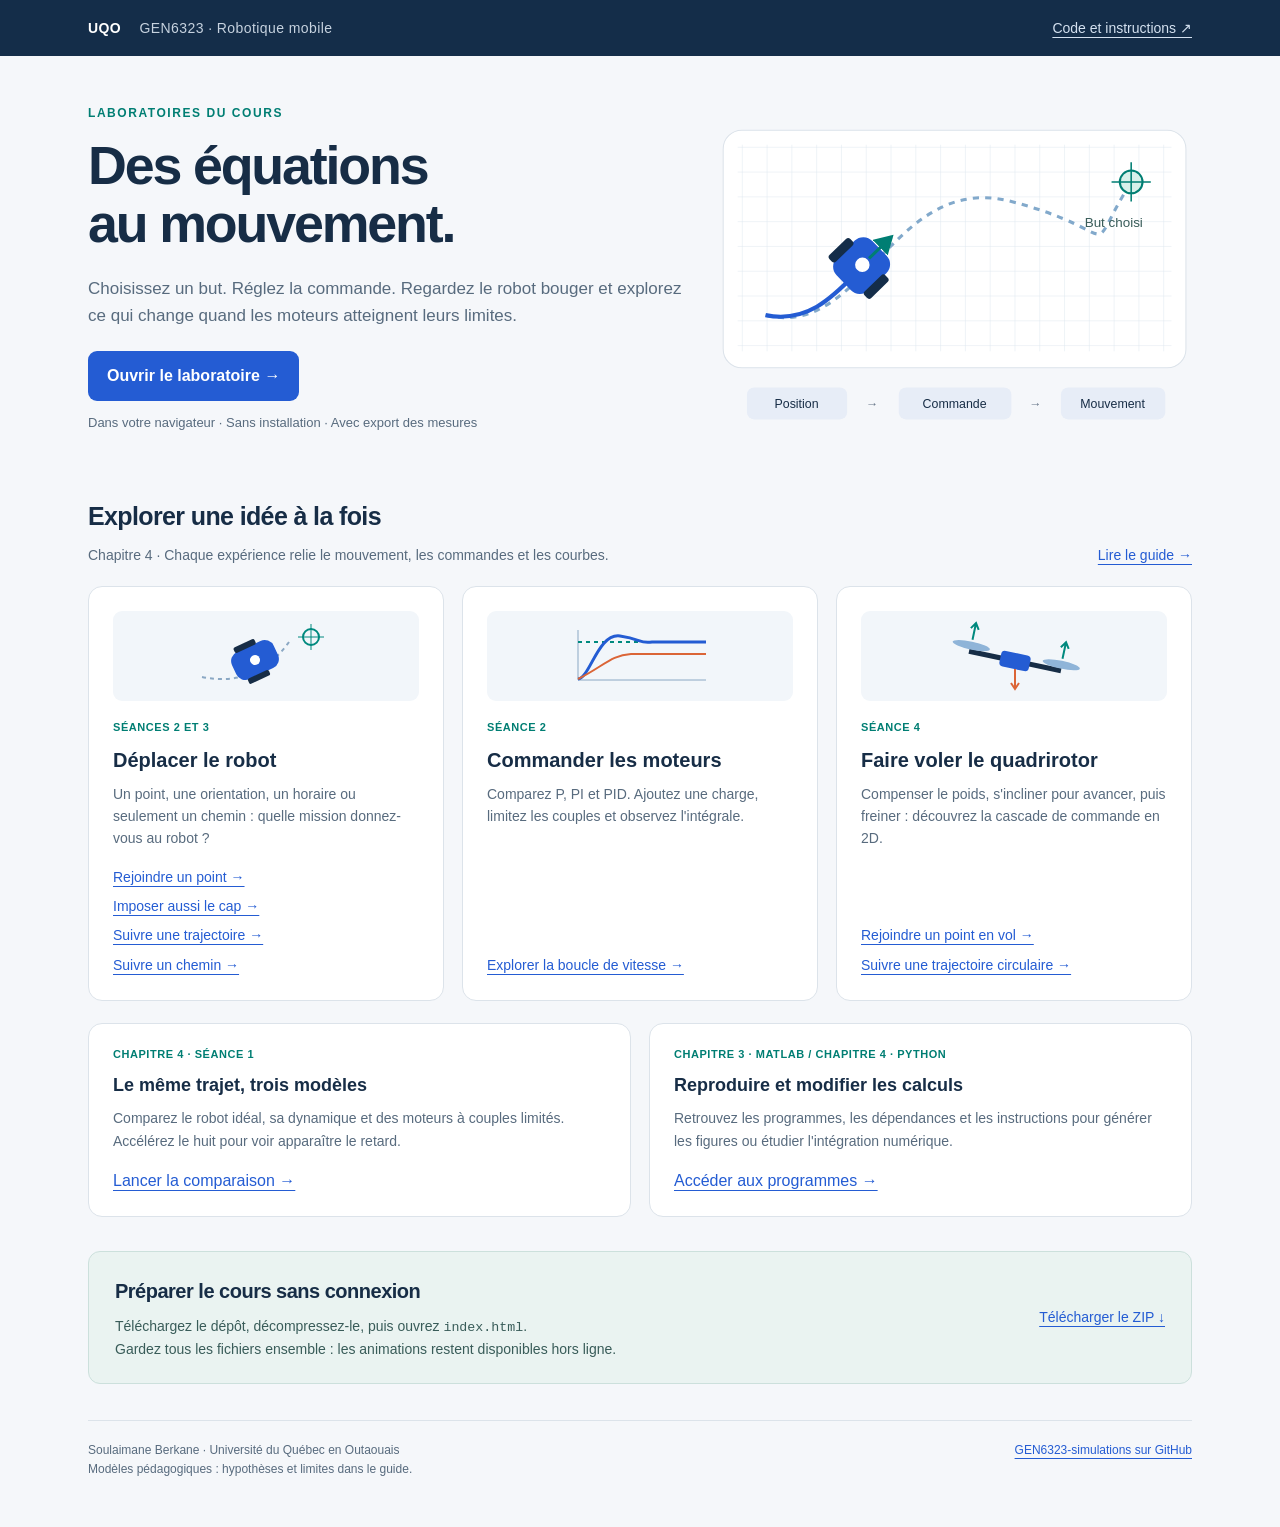
==== index.html @ 093a0e9f "Ajouter les simulations et laboratoires de robotique mobile" ====
<!doctype html>
<html lang="fr">
<head><meta charset="utf-8"><meta name="viewport" content="width=device-width,initial-scale=1"><meta name="description" content="Laboratoires interactifs du cours GEN6323 : robot mobile, commande des moteurs et quadrirotor. Animations et programmes Python/MATLAB."><title>GEN6323 · Simulations de robotique mobile</title>
<style>
:root{--ink:#172d46;--navy:#142d49;--muted:#586b7e;--blue:#245cd3;--teal:#007e73;--line:#dce3ea;--paper:#f5f7fa}*{box-sizing:border-box}body{margin:0;font:16px/1.6 -apple-system,BlinkMacSystemFont,"Segoe UI",sans-serif;background:var(--paper);color:var(--ink)}a{color:var(--blue);text-underline-offset:4px}a:focus-visible{outline:3px solid #edb64b;outline-offset:5px;border-radius:3px}.top{background:var(--navy);color:white}.top>div{max-width:1160px;margin:auto;padding:17px 28px;display:flex;justify-content:space-between;gap:24px}.top a{color:#d4e1f0;font-size:14px}.brand{font-size:14px;font-weight:650;letter-spacing:.03em}.brand span{font-weight:400;margin-left:14px;color:#c6d2df}main{max-width:1160px;margin:auto;padding:48px 28px}.hero{display:grid;grid-template-columns:1.25fr 1fr;align-items:center;gap:35px;margin-bottom:46px}.eyebrow{font-size:12px;letter-spacing:.13em;text-transform:uppercase;color:var(--teal);font-weight:700;margin:0 0 12px}h1{font-size:clamp(35px,4.2vw,54px);line-height:1.09;letter-spacing:-.04em;margin:0 0 22px;max-width:680px}h2{font-size:25px;letter-spacing:-.025em;margin:0 0 8px}h3{font-size:20px;line-height:1.3;margin:10px 0}p{margin:0 0 16px}.intro{color:var(--muted);font-size:17px;max-width:600px}.cta{display:inline-block;background:var(--blue);color:white;text-decoration:none;border-radius:9px;padding:12px 19px;font-weight:600;margin:6px 0 12px}.cta:hover{background:#1c4caf}.small{font-size:13px;color:var(--muted)}.hero svg{width:100%;height:auto;display:block}.sectionhead{display:flex;justify-content:space-between;gap:20px;align-items:end;margin-bottom:20px}.sectionhead p{margin:0;color:var(--muted);font-size:14px}.sectionhead>a{font-size:14px;white-space:nowrap}.grid{display:grid;grid-template-columns:repeat(3,minmax(0,1fr));gap:18px}.card{background:white;border:1px solid var(--line);border-radius:14px;padding:24px;display:flex;flex-direction:column}.card .tag{font-size:11px;color:var(--teal);font-weight:650;letter-spacing:.05em;text-transform:uppercase}.card p{font-size:14px;color:var(--muted)}.card .links{margin-top:auto;display:flex;flex-direction:column;gap:7px;font-size:14px}.icon{height:90px;margin-bottom:18px;background:#f2f6fa;border-radius:9px;display:grid;place-items:center}.icon svg{width:155px;height:76px}.row{display:grid;grid-template-columns:1fr 1fr;gap:18px;margin-top:22px}.row .card{padding:22px 24px}.row h3{font-size:18px}.offline{margin-top:34px;background:#eaf3f1;border:1px solid #cce0dc;border-radius:12px;padding:23px 26px;display:grid;grid-template-columns:1fr auto;align-items:center;gap:24px}.offline h2{font-size:20px}.offline p{font-size:14px;margin:0;color:#395c59}.offline a{font-size:14px;white-space:nowrap}footer{border-top:1px solid var(--line);margin-top:36px;padding-top:20px;font-size:12px;color:var(--muted);display:flex;justify-content:space-between;gap:24px}code{font-size:.95em} @media(max-width:850px){.hero{grid-template-columns:1fr}.hero svg{max-width:450px;margin:auto}.grid{grid-template-columns:1fr}.card{display:grid;grid-template-columns:155px 1fr;gap:0 24px}.icon{grid-row:1/5;margin:0;height:100%;min-height:140px}.row .card{display:flex}.row{grid-template-columns:1fr}.offline{grid-template-columns:1fr}.sectionhead{align-items:start;flex-direction:column;gap:5px}}@media(max-width:520px){main{padding:30px 18px}.top>div{padding:14px 18px}.brand span{display:none}.hero{gap:12px;margin-bottom:28px}.card{display:flex;padding:21px}.icon{display:none}.sectionhead p{font-size:13px}.offline{padding:21px}footer{flex-direction:column;gap:5px}h1{font-size:39px}}
</style></head>
<body><header class="top"><div><div class="brand">UQO <span>GEN6323 · Robotique mobile</span></div><a href="https://github.com/sberkane/GEN6323-simulations">Code et instructions ↗</a></div></header>
<main><section class="hero"><div><p class="eyebrow">Laboratoires du cours</p><h1>Des équations<br>au mouvement.</h1><p class="intro">Choisissez un but. Réglez la commande. Regardez le robot bouger et explorez ce qui change quand les moteurs atteignent leurs limites.</p><a class="cta" href="chapitre4/interactif/index.html#planar">Ouvrir le laboratoire →</a><p class="small">Dans votre navigateur · Sans installation · Avec export des mesures</p></div>
<svg viewBox="0 0 460 300" role="img" aria-label="Schéma : un robot différentiel suit une courbe vers un but, avec une boucle de commande."><defs><pattern id="grid" width="24" height="24" patternUnits="userSpaceOnUse"><path d="M24 0H0V24" fill="none" stroke="#dfe7ef" stroke-width="1"/></pattern><marker id="arrow" markerWidth="7" markerHeight="7" refX="5" refY="3.5" orient="auto"><path d="M0 0L6 3.5L0 7" fill="#007e73"/></marker></defs><rect x="6" y="8" width="448" height="230" rx="18" fill="#fff" stroke="#dce3ea"/><rect x="20" y="22" width="420" height="200" fill="url(#grid)"/><path d="M47 187C143 211 170 47 285 77S352 137 401 58" fill="none" stroke="#82a9cb" stroke-width="3" stroke-dasharray="6 6"/><path d="M47 187C86 195 111 171 135 146" fill="none" stroke="#245cd3" stroke-width="4"/><g transform="translate(140 139) rotate(-44)"><rect x="-24" y="-22" width="48" height="44" rx="12" fill="#245cd3"/><rect x="-18" y="-29" width="28" height="9" rx="3" fill="#142d49"/><rect x="-18" y="20" width="28" height="9" rx="3" fill="#142d49"/><circle cx="1" cy="0" r="7" fill="#fff"/><path d="M10 0H40" stroke="#007e73" stroke-width="3" marker-end="url(#arrow)"/></g><circle cx="401" cy="58" r="11" fill="#d8f0ea" stroke="#007e73" stroke-width="2"/><path d="M401 39V77M382 58H420" stroke="#007e73" stroke-width="1.5"/><text x="356" y="102" font-family="sans-serif" font-size="13" fill="#395c59">But choisi</text><g font-family="sans-serif" font-size="12" text-anchor="middle"><rect x="29" y="257" width="97" height="31" rx="7" fill="#e7edf7"/><text x="77" y="277" fill="#172d46">Position</text><text x="150" y="277" fill="#657486">→</text><rect x="176" y="257" width="109" height="31" rx="7" fill="#e7edf7"/><text x="230" y="277" fill="#172d46">Commande</text><text x="308" y="277" fill="#657486">→</text><rect x="333" y="257" width="101" height="31" rx="7" fill="#e7edf7"/><text x="383" y="277" fill="#172d46">Mouvement</text></g></svg></section>
<section aria-labelledby="experiences"><div class="sectionhead"><div><h2 id="experiences">Explorer une idée à la fois</h2><p>Chapitre 4 · Chaque expérience relie le mouvement, les commandes et les courbes.</p></div><a href="chapitre4/interactif/guide.html">Lire le guide →</a></div><div class="grid">
<article class="card"><div class="icon"><svg viewBox="0 0 155 76" aria-hidden="true"><path d="M13 59Q67 70 100 24" fill="none" stroke="#8ba8c4" stroke-width="2" stroke-dasharray="4 4"/><g transform="translate(66 42) rotate(-25)"><rect x="-23" y="-15" width="46" height="30" rx="10" fill="#245cd3"/><rect x="-15" y="-20" width="23" height="6" rx="2" fill="#172d46"/><rect x="-15" y="14" width="23" height="6" rx="2" fill="#172d46"/><circle r="5" fill="#fff"/></g><circle cx="122" cy="19" r="8" fill="none" stroke="#00897e" stroke-width="2"/><path d="M122 6V32M109 19H135" stroke="#00897e"/></svg></div><span class="tag">Séances 2 et 3</span><h3>Déplacer le robot</h3><p>Un point, une orientation, un horaire ou seulement un chemin : quelle mission donnez-vous au robot ?</p><div class="links"><a href="chapitre4/interactif/index.html#planar">Rejoindre un point →</a><a href="chapitre4/interactif/index.html#planar/pose">Imposer aussi le cap →</a><a href="chapitre4/interactif/index.html#planar/trajectory">Suivre une trajectoire →</a><a href="chapitre4/interactif/index.html#planar/path">Suivre un chemin →</a></div></article>
<article class="card"><div class="icon"><svg viewBox="0 0 155 76" aria-hidden="true"><path d="M15 12V62H143" fill="none" stroke="#8ba8c4"/><path d="M15 24H143" stroke="#00897e" stroke-width="2" stroke-dasharray="4 4"/><path d="M15 61C27 60 35 15 57 18S76 26 89 24H143" fill="none" stroke="#245cd3" stroke-width="3"/><path d="M15 61C41 48 48 37 68 36H143" fill="none" stroke="#db6537" stroke-width="2"/></svg></div><span class="tag">Séance 2</span><h3>Commander les moteurs</h3><p>Comparez P, PI et PID. Ajoutez une charge, limitez les couples et observez l'intégrale.</p><div class="links"><a href="chapitre4/interactif/index.html#vitesse">Explorer la boucle de vitesse →</a></div></article>
<article class="card"><div class="icon"><svg viewBox="0 0 155 76" aria-hidden="true"><g transform="translate(78 43) rotate(12)"><path d="M-47 0H47" stroke="#172d46" stroke-width="5"/><rect x="-15" y="-8" width="30" height="16" rx="4" fill="#245cd3"/><ellipse cx="-46" cy="-6" rx="19" ry="4" fill="#8fb4d8"/><ellipse cx="46" cy="-6" rx="19" ry="4" fill="#8fb4d8"/><path d="M-46 -12V-28M46 -12V-28M-50 -23L-46 -29L-42 -23M42 -23L46 -29L50 -23" fill="none" stroke="#00897e" stroke-width="2"/></g><path d="M78 51V70M74 65L78 71L82 65" fill="none" stroke="#db6537" stroke-width="2"/></svg></div><span class="tag">Séance 4</span><h3>Faire voler le quadrirotor</h3><p>Compenser le poids, s'incliner pour avancer, puis freiner : découvrez la cascade de commande en 2D.</p><div class="links"><a href="chapitre4/interactif/index.html#quad">Rejoindre un point en vol →</a><a href="chapitre4/interactif/index.html#quad/trajectory">Suivre une trajectoire circulaire →</a></div></article>
</div></section>
<section class="row" aria-label="Autres ressources"><article class="card"><span class="tag">Chapitre 4 · Séance 1</span><h3>Le même trajet, trois modèles</h3><p>Comparez le robot idéal, sa dynamique et des moteurs à couples limités. Accélérez le huit pour voir apparaître le retard.</p><a href="chapitre4/seance1/chapitre4_simulation.html">Lancer la comparaison →</a></article><article class="card"><span class="tag">Chapitre 3 · MATLAB / Chapitre 4 · Python</span><h3>Reproduire et modifier les calculs</h3><p>Retrouvez les programmes, les dépendances et les instructions pour générer les figures ou étudier l'intégration numérique.</p><a href="https://github.com/sberkane/GEN6323-simulations#reproduire-les-figures-avec-python">Accéder aux programmes →</a></article></section>
<section class="offline"><div><h2>Préparer le cours sans connexion</h2><p>Téléchargez le dépôt, décompressez-le, puis ouvrez <code>index.html</code>.<br>Gardez tous les fichiers ensemble : les animations restent disponibles hors ligne.</p></div><a href="https://github.com/sberkane/GEN6323-simulations/archive/refs/heads/main.zip">Télécharger le ZIP ↓</a></section>
<footer><span>Soulaimane Berkane · Université du Québec en Outaouais<br>Modèles pédagogiques : hypothèses et limites dans le guide.</span><a href="https://github.com/sberkane/GEN6323-simulations">GEN6323-simulations sur GitHub</a></footer>
</main></body></html>
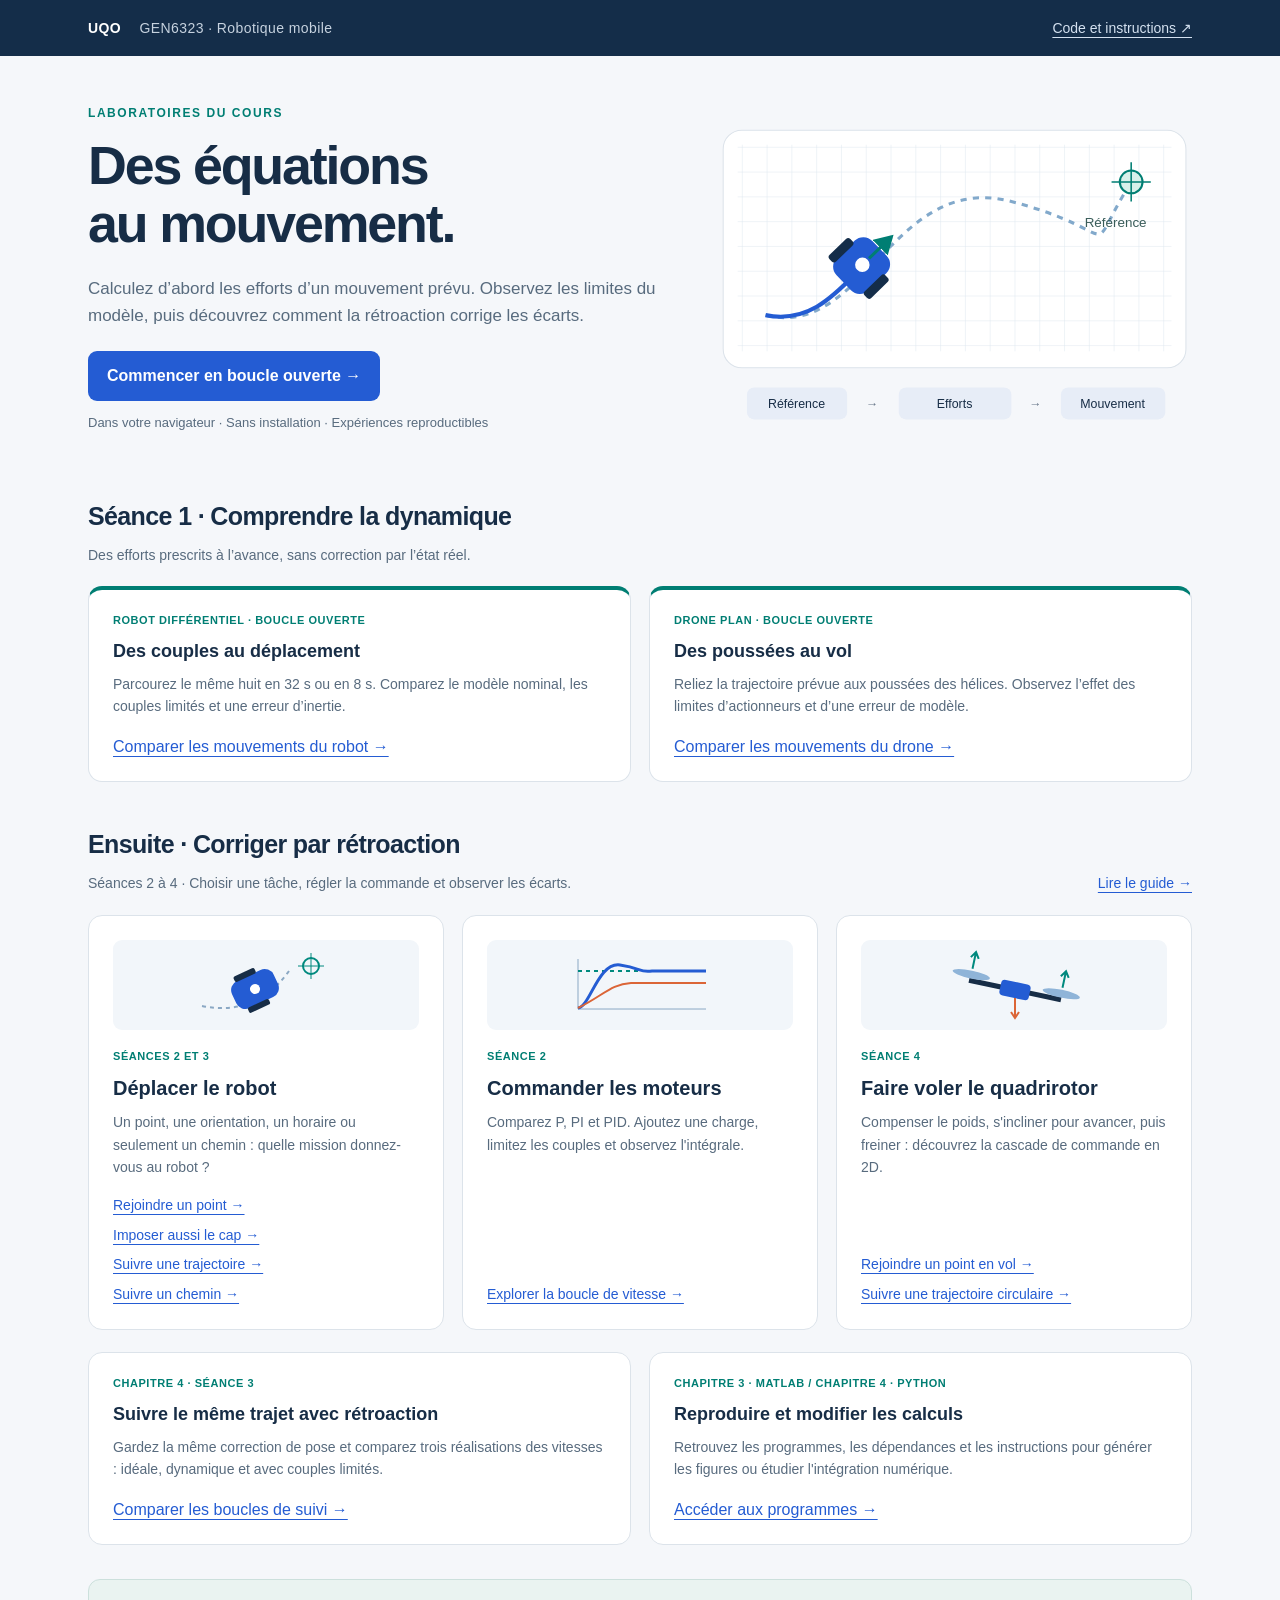
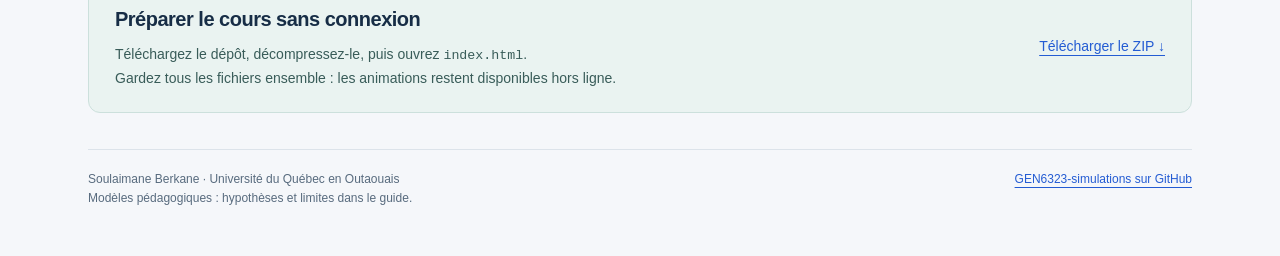
==== commit df1f637a: "Ajouter les expériences en boucle ouverte et relier les séances" ====
--- a/index.html
+++ b/index.html
@@ -1,18 +1,22 @@
 <!doctype html>
 <html lang="fr">
-<head><meta charset="utf-8"><meta name="viewport" content="width=device-width,initial-scale=1"><meta name="description" content="Laboratoires interactifs du cours GEN6323 : robot mobile, commande des moteurs et quadrirotor. Animations et programmes Python/MATLAB."><title>GEN6323 · Simulations de robotique mobile</title>
+<head><meta charset="utf-8"><meta name="viewport" content="width=device-width,initial-scale=1"><meta name="description" content="Laboratoires du cours GEN6323 : dynamique en boucle ouverte, puis commande avec rétroaction du robot mobile et du quadrirotor. Animations et programmes Python/MATLAB."><title>GEN6323 · Simulations de robotique mobile</title>
 <style>
-:root{--ink:#172d46;--navy:#142d49;--muted:#586b7e;--blue:#245cd3;--teal:#007e73;--line:#dce3ea;--paper:#f5f7fa}*{box-sizing:border-box}body{margin:0;font:16px/1.6 -apple-system,BlinkMacSystemFont,"Segoe UI",sans-serif;background:var(--paper);color:var(--ink)}a{color:var(--blue);text-underline-offset:4px}a:focus-visible{outline:3px solid #edb64b;outline-offset:5px;border-radius:3px}.top{background:var(--navy);color:white}.top>div{max-width:1160px;margin:auto;padding:17px 28px;display:flex;justify-content:space-between;gap:24px}.top a{color:#d4e1f0;font-size:14px}.brand{font-size:14px;font-weight:650;letter-spacing:.03em}.brand span{font-weight:400;margin-left:14px;color:#c6d2df}main{max-width:1160px;margin:auto;padding:48px 28px}.hero{display:grid;grid-template-columns:1.25fr 1fr;align-items:center;gap:35px;margin-bottom:46px}.eyebrow{font-size:12px;letter-spacing:.13em;text-transform:uppercase;color:var(--teal);font-weight:700;margin:0 0 12px}h1{font-size:clamp(35px,4.2vw,54px);line-height:1.09;letter-spacing:-.04em;margin:0 0 22px;max-width:680px}h2{font-size:25px;letter-spacing:-.025em;margin:0 0 8px}h3{font-size:20px;line-height:1.3;margin:10px 0}p{margin:0 0 16px}.intro{color:var(--muted);font-size:17px;max-width:600px}.cta{display:inline-block;background:var(--blue);color:white;text-decoration:none;border-radius:9px;padding:12px 19px;font-weight:600;margin:6px 0 12px}.cta:hover{background:#1c4caf}.small{font-size:13px;color:var(--muted)}.hero svg{width:100%;height:auto;display:block}.sectionhead{display:flex;justify-content:space-between;gap:20px;align-items:end;margin-bottom:20px}.sectionhead p{margin:0;color:var(--muted);font-size:14px}.sectionhead>a{font-size:14px;white-space:nowrap}.grid{display:grid;grid-template-columns:repeat(3,minmax(0,1fr));gap:18px}.card{background:white;border:1px solid var(--line);border-radius:14px;padding:24px;display:flex;flex-direction:column}.card .tag{font-size:11px;color:var(--teal);font-weight:650;letter-spacing:.05em;text-transform:uppercase}.card p{font-size:14px;color:var(--muted)}.card .links{margin-top:auto;display:flex;flex-direction:column;gap:7px;font-size:14px}.icon{height:90px;margin-bottom:18px;background:#f2f6fa;border-radius:9px;display:grid;place-items:center}.icon svg{width:155px;height:76px}.row{display:grid;grid-template-columns:1fr 1fr;gap:18px;margin-top:22px}.row .card{padding:22px 24px}.row h3{font-size:18px}.offline{margin-top:34px;background:#eaf3f1;border:1px solid #cce0dc;border-radius:12px;padding:23px 26px;display:grid;grid-template-columns:1fr auto;align-items:center;gap:24px}.offline h2{font-size:20px}.offline p{font-size:14px;margin:0;color:#395c59}.offline a{font-size:14px;white-space:nowrap}footer{border-top:1px solid var(--line);margin-top:36px;padding-top:20px;font-size:12px;color:var(--muted);display:flex;justify-content:space-between;gap:24px}code{font-size:.95em} @media(max-width:850px){.hero{grid-template-columns:1fr}.hero svg{max-width:450px;margin:auto}.grid{grid-template-columns:1fr}.card{display:grid;grid-template-columns:155px 1fr;gap:0 24px}.icon{grid-row:1/5;margin:0;height:100%;min-height:140px}.row .card{display:flex}.row{grid-template-columns:1fr}.offline{grid-template-columns:1fr}.sectionhead{align-items:start;flex-direction:column;gap:5px}}@media(max-width:520px){main{padding:30px 18px}.top>div{padding:14px 18px}.brand span{display:none}.hero{gap:12px;margin-bottom:28px}.card{display:flex;padding:21px}.icon{display:none}.sectionhead p{font-size:13px}.offline{padding:21px}footer{flex-direction:column;gap:5px}h1{font-size:39px}}
+:root{--ink:#172d46;--navy:#142d49;--muted:#586b7e;--blue:#245cd3;--teal:#007e73;--line:#dce3ea;--paper:#f5f7fa}*{box-sizing:border-box}body{margin:0;font:16px/1.6 -apple-system,BlinkMacSystemFont,"Segoe UI",sans-serif;background:var(--paper);color:var(--ink)}a{color:var(--blue);text-underline-offset:4px}a:focus-visible{outline:3px solid #edb64b;outline-offset:5px;border-radius:3px}.top{background:var(--navy);color:white}.top>div{max-width:1160px;margin:auto;padding:17px 28px;display:flex;justify-content:space-between;gap:24px}.top a{color:#d4e1f0;font-size:14px}.brand{font-size:14px;font-weight:650;letter-spacing:.03em}.brand span{font-weight:400;margin-left:14px;color:#c6d2df}main{max-width:1160px;margin:auto;padding:48px 28px}.hero{display:grid;grid-template-columns:1.25fr 1fr;align-items:center;gap:35px;margin-bottom:46px}.eyebrow{font-size:12px;letter-spacing:.13em;text-transform:uppercase;color:var(--teal);font-weight:700;margin:0 0 12px}h1{font-size:clamp(35px,4.2vw,54px);line-height:1.09;letter-spacing:-.04em;margin:0 0 22px;max-width:680px}h2{font-size:25px;letter-spacing:-.025em;margin:0 0 8px}h3{font-size:20px;line-height:1.3;margin:10px 0}p{margin:0 0 16px}.intro{color:var(--muted);font-size:17px;max-width:600px}.cta{display:inline-block;background:var(--blue);color:white;text-decoration:none;border-radius:9px;padding:12px 19px;font-weight:600;margin:6px 0 12px}.cta:hover{background:#1c4caf}.small{font-size:13px;color:var(--muted)}.hero svg{width:100%;height:auto;display:block}.sectionhead{display:flex;justify-content:space-between;gap:20px;align-items:end;margin-bottom:20px}.sectionhead p{margin:0;color:var(--muted);font-size:14px}.sectionhead>a{font-size:14px;white-space:nowrap}.grid{display:grid;grid-template-columns:repeat(3,minmax(0,1fr));gap:18px}.card{background:white;border:1px solid var(--line);border-radius:14px;padding:24px;display:flex;flex-direction:column}.card .tag{font-size:11px;color:var(--teal);font-weight:650;letter-spacing:.05em;text-transform:uppercase}.card p{font-size:14px;color:var(--muted)}.card .links{margin-top:auto;display:flex;flex-direction:column;gap:7px;font-size:14px}.icon{height:90px;margin-bottom:18px;background:#f2f6fa;border-radius:9px;display:grid;place-items:center}.icon svg{width:155px;height:76px}.row{display:grid;grid-template-columns:1fr 1fr;gap:18px;margin-top:22px}.openloop{margin-bottom:42px}.openloop .row{margin-top:16px}.openloop .card{border-top:4px solid var(--teal)}.row .card{padding:22px 24px}.row h3{font-size:18px}.offline{margin-top:34px;background:#eaf3f1;border:1px solid #cce0dc;border-radius:12px;padding:23px 26px;display:grid;grid-template-columns:1fr auto;align-items:center;gap:24px}.offline h2{font-size:20px}.offline p{font-size:14px;margin:0;color:#395c59}.offline a{font-size:14px;white-space:nowrap}footer{border-top:1px solid var(--line);margin-top:36px;padding-top:20px;font-size:12px;color:var(--muted);display:flex;justify-content:space-between;gap:24px}code{font-size:.95em} @media(max-width:850px){.hero{grid-template-columns:1fr}.hero svg{max-width:450px;margin:auto}.grid{grid-template-columns:1fr}.card{display:grid;grid-template-columns:155px 1fr;gap:0 24px}.icon{grid-row:1/5;margin:0;height:100%;min-height:140px}.row .card{display:flex}.row{grid-template-columns:1fr}.offline{grid-template-columns:1fr}.sectionhead{align-items:start;flex-direction:column;gap:5px}}@media(max-width:520px){main{padding:30px 18px}.top>div{padding:14px 18px}.brand span{display:none}.hero{gap:12px;margin-bottom:28px}.card{display:flex;padding:21px}.icon{display:none}.sectionhead p{font-size:13px}.offline{padding:21px}footer{flex-direction:column;gap:5px}h1{font-size:39px}}
 </style></head>
 <body><header class="top"><div><div class="brand">UQO <span>GEN6323 · Robotique mobile</span></div><a href="https://github.com/sberkane/GEN6323-simulations">Code et instructions ↗</a></div></header>
-<main><section class="hero"><div><p class="eyebrow">Laboratoires du cours</p><h1>Des équations<br>au mouvement.</h1><p class="intro">Choisissez un but. Réglez la commande. Regardez le robot bouger et explorez ce qui change quand les moteurs atteignent leurs limites.</p><a class="cta" href="chapitre4/interactif/index.html#planar">Ouvrir le laboratoire →</a><p class="small">Dans votre navigateur · Sans installation · Avec export des mesures</p></div>
-<svg viewBox="0 0 460 300" role="img" aria-label="Schéma : un robot différentiel suit une courbe vers un but, avec une boucle de commande."><defs><pattern id="grid" width="24" height="24" patternUnits="userSpaceOnUse"><path d="M24 0H0V24" fill="none" stroke="#dfe7ef" stroke-width="1"/></pattern><marker id="arrow" markerWidth="7" markerHeight="7" refX="5" refY="3.5" orient="auto"><path d="M0 0L6 3.5L0 7" fill="#007e73"/></marker></defs><rect x="6" y="8" width="448" height="230" rx="18" fill="#fff" stroke="#dce3ea"/><rect x="20" y="22" width="420" height="200" fill="url(#grid)"/><path d="M47 187C143 211 170 47 285 77S352 137 401 58" fill="none" stroke="#82a9cb" stroke-width="3" stroke-dasharray="6 6"/><path d="M47 187C86 195 111 171 135 146" fill="none" stroke="#245cd3" stroke-width="4"/><g transform="translate(140 139) rotate(-44)"><rect x="-24" y="-22" width="48" height="44" rx="12" fill="#245cd3"/><rect x="-18" y="-29" width="28" height="9" rx="3" fill="#142d49"/><rect x="-18" y="20" width="28" height="9" rx="3" fill="#142d49"/><circle cx="1" cy="0" r="7" fill="#fff"/><path d="M10 0H40" stroke="#007e73" stroke-width="3" marker-end="url(#arrow)"/></g><circle cx="401" cy="58" r="11" fill="#d8f0ea" stroke="#007e73" stroke-width="2"/><path d="M401 39V77M382 58H420" stroke="#007e73" stroke-width="1.5"/><text x="356" y="102" font-family="sans-serif" font-size="13" fill="#395c59">But choisi</text><g font-family="sans-serif" font-size="12" text-anchor="middle"><rect x="29" y="257" width="97" height="31" rx="7" fill="#e7edf7"/><text x="77" y="277" fill="#172d46">Position</text><text x="150" y="277" fill="#657486">→</text><rect x="176" y="257" width="109" height="31" rx="7" fill="#e7edf7"/><text x="230" y="277" fill="#172d46">Commande</text><text x="308" y="277" fill="#657486">→</text><rect x="333" y="257" width="101" height="31" rx="7" fill="#e7edf7"/><text x="383" y="277" fill="#172d46">Mouvement</text></g></svg></section>
-<section aria-labelledby="experiences"><div class="sectionhead"><div><h2 id="experiences">Explorer une idée à la fois</h2><p>Chapitre 4 · Chaque expérience relie le mouvement, les commandes et les courbes.</p></div><a href="chapitre4/interactif/guide.html">Lire le guide →</a></div><div class="grid">
+<main><section class="hero"><div><p class="eyebrow">Laboratoires du cours</p><h1>Des équations<br>au mouvement.</h1><p class="intro">Calculez d’abord les efforts d’un mouvement prévu. Observez les limites du modèle, puis découvrez comment la rétroaction corrige les écarts.</p><a class="cta" href="chapitre4/boucle_ouverte/index.html#differentiel">Commencer en boucle ouverte →</a><p class="small">Dans votre navigateur · Sans installation · Expériences reproductibles</p></div>
+<svg viewBox="0 0 460 300" role="img" aria-label="Schéma : une référence de mouvement fournit les efforts prescrits à un robot différentiel."><defs><pattern id="grid" width="24" height="24" patternUnits="userSpaceOnUse"><path d="M24 0H0V24" fill="none" stroke="#dfe7ef" stroke-width="1"/></pattern><marker id="arrow" markerWidth="7" markerHeight="7" refX="5" refY="3.5" orient="auto"><path d="M0 0L6 3.5L0 7" fill="#007e73"/></marker></defs><rect x="6" y="8" width="448" height="230" rx="18" fill="#fff" stroke="#dce3ea"/><rect x="20" y="22" width="420" height="200" fill="url(#grid)"/><path d="M47 187C143 211 170 47 285 77S352 137 401 58" fill="none" stroke="#82a9cb" stroke-width="3" stroke-dasharray="6 6"/><path d="M47 187C86 195 111 171 135 146" fill="none" stroke="#245cd3" stroke-width="4"/><g transform="translate(140 139) rotate(-44)"><rect x="-24" y="-22" width="48" height="44" rx="12" fill="#245cd3"/><rect x="-18" y="-29" width="28" height="9" rx="3" fill="#142d49"/><rect x="-18" y="20" width="28" height="9" rx="3" fill="#142d49"/><circle cx="1" cy="0" r="7" fill="#fff"/><path d="M10 0H40" stroke="#007e73" stroke-width="3" marker-end="url(#arrow)"/></g><circle cx="401" cy="58" r="11" fill="#d8f0ea" stroke="#007e73" stroke-width="2"/><path d="M401 39V77M382 58H420" stroke="#007e73" stroke-width="1.5"/><text x="356" y="102" font-family="sans-serif" font-size="13" fill="#395c59">Référence</text><g font-family="sans-serif" font-size="12" text-anchor="middle"><rect x="29" y="257" width="97" height="31" rx="7" fill="#e7edf7"/><text x="77" y="277" fill="#172d46">Référence</text><text x="150" y="277" fill="#657486">→</text><rect x="176" y="257" width="109" height="31" rx="7" fill="#e7edf7"/><text x="230" y="277" fill="#172d46">Efforts</text><text x="308" y="277" fill="#657486">→</text><rect x="333" y="257" width="101" height="31" rx="7" fill="#e7edf7"/><text x="383" y="277" fill="#172d46">Mouvement</text></g></svg></section>
+<section class="openloop" aria-labelledby="boucle-ouverte"><div class="sectionhead"><div><h2 id="boucle-ouverte">Séance 1 · Comprendre la dynamique</h2><p>Des efforts prescrits à l’avance, sans correction par l’état réel.</p></div></div><div class="row">
+<article class="card"><span class="tag">Robot différentiel · Boucle ouverte</span><h3>Des couples au déplacement</h3><p>Parcourez le même huit en 32 s ou en 8 s. Comparez le modèle nominal, les couples limités et une erreur d’inertie.</p><a href="chapitre4/boucle_ouverte/index.html#differentiel">Comparer les mouvements du robot →</a></article>
+<article class="card"><span class="tag">Drone plan · Boucle ouverte</span><h3>Des poussées au vol</h3><p>Reliez la trajectoire prévue aux poussées des hélices. Observez l’effet des limites d’actionneurs et d’une erreur de modèle.</p><a href="chapitre4/boucle_ouverte/index.html#drone">Comparer les mouvements du drone →</a></article>
+</div></section>
+<section aria-labelledby="experiences"><div class="sectionhead"><div><h2 id="experiences">Ensuite · Corriger par rétroaction</h2><p>Séances 2 à 4 · Choisir une tâche, régler la commande et observer les écarts.</p></div><a href="chapitre4/interactif/guide.html">Lire le guide →</a></div><div class="grid">
 <article class="card"><div class="icon"><svg viewBox="0 0 155 76" aria-hidden="true"><path d="M13 59Q67 70 100 24" fill="none" stroke="#8ba8c4" stroke-width="2" stroke-dasharray="4 4"/><g transform="translate(66 42) rotate(-25)"><rect x="-23" y="-15" width="46" height="30" rx="10" fill="#245cd3"/><rect x="-15" y="-20" width="23" height="6" rx="2" fill="#172d46"/><rect x="-15" y="14" width="23" height="6" rx="2" fill="#172d46"/><circle r="5" fill="#fff"/></g><circle cx="122" cy="19" r="8" fill="none" stroke="#00897e" stroke-width="2"/><path d="M122 6V32M109 19H135" stroke="#00897e"/></svg></div><span class="tag">Séances 2 et 3</span><h3>Déplacer le robot</h3><p>Un point, une orientation, un horaire ou seulement un chemin : quelle mission donnez-vous au robot ?</p><div class="links"><a href="chapitre4/interactif/index.html#planar">Rejoindre un point →</a><a href="chapitre4/interactif/index.html#planar/pose">Imposer aussi le cap →</a><a href="chapitre4/interactif/index.html#planar/trajectory">Suivre une trajectoire →</a><a href="chapitre4/interactif/index.html#planar/path">Suivre un chemin →</a></div></article>
 <article class="card"><div class="icon"><svg viewBox="0 0 155 76" aria-hidden="true"><path d="M15 12V62H143" fill="none" stroke="#8ba8c4"/><path d="M15 24H143" stroke="#00897e" stroke-width="2" stroke-dasharray="4 4"/><path d="M15 61C27 60 35 15 57 18S76 26 89 24H143" fill="none" stroke="#245cd3" stroke-width="3"/><path d="M15 61C41 48 48 37 68 36H143" fill="none" stroke="#db6537" stroke-width="2"/></svg></div><span class="tag">Séance 2</span><h3>Commander les moteurs</h3><p>Comparez P, PI et PID. Ajoutez une charge, limitez les couples et observez l'intégrale.</p><div class="links"><a href="chapitre4/interactif/index.html#vitesse">Explorer la boucle de vitesse →</a></div></article>
 <article class="card"><div class="icon"><svg viewBox="0 0 155 76" aria-hidden="true"><g transform="translate(78 43) rotate(12)"><path d="M-47 0H47" stroke="#172d46" stroke-width="5"/><rect x="-15" y="-8" width="30" height="16" rx="4" fill="#245cd3"/><ellipse cx="-46" cy="-6" rx="19" ry="4" fill="#8fb4d8"/><ellipse cx="46" cy="-6" rx="19" ry="4" fill="#8fb4d8"/><path d="M-46 -12V-28M46 -12V-28M-50 -23L-46 -29L-42 -23M42 -23L46 -29L50 -23" fill="none" stroke="#00897e" stroke-width="2"/></g><path d="M78 51V70M74 65L78 71L82 65" fill="none" stroke="#db6537" stroke-width="2"/></svg></div><span class="tag">Séance 4</span><h3>Faire voler le quadrirotor</h3><p>Compenser le poids, s'incliner pour avancer, puis freiner : découvrez la cascade de commande en 2D.</p><div class="links"><a href="chapitre4/interactif/index.html#quad">Rejoindre un point en vol →</a><a href="chapitre4/interactif/index.html#quad/trajectory">Suivre une trajectoire circulaire →</a></div></article>
 </div></section>
-<section class="row" aria-label="Autres ressources"><article class="card"><span class="tag">Chapitre 4 · Séance 1</span><h3>Le même trajet, trois modèles</h3><p>Comparez le robot idéal, sa dynamique et des moteurs à couples limités. Accélérez le huit pour voir apparaître le retard.</p><a href="chapitre4/seance1/chapitre4_simulation.html">Lancer la comparaison →</a></article><article class="card"><span class="tag">Chapitre 3 · MATLAB / Chapitre 4 · Python</span><h3>Reproduire et modifier les calculs</h3><p>Retrouvez les programmes, les dépendances et les instructions pour générer les figures ou étudier l'intégration numérique.</p><a href="https://github.com/sberkane/GEN6323-simulations#reproduire-les-figures-avec-python">Accéder aux programmes →</a></article></section>
+<section class="row" aria-label="Autres ressources"><article class="card"><span class="tag">Chapitre 4 · Séance 3</span><h3>Suivre le même trajet avec rétroaction</h3><p>Gardez la même correction de pose et comparez trois réalisations des vitesses : idéale, dynamique et avec couples limités.</p><a href="chapitre4/seance3/chapitre4_simulation.html">Comparer les boucles de suivi →</a></article><article class="card"><span class="tag">Chapitre 3 · MATLAB / Chapitre 4 · Python</span><h3>Reproduire et modifier les calculs</h3><p>Retrouvez les programmes, les dépendances et les instructions pour générer les figures ou étudier l'intégration numérique.</p><a href="https://github.com/sberkane/GEN6323-simulations#reproduire-les-figures-avec-python">Accéder aux programmes →</a></article></section>
 <section class="offline"><div><h2>Préparer le cours sans connexion</h2><p>Téléchargez le dépôt, décompressez-le, puis ouvrez <code>index.html</code>.<br>Gardez tous les fichiers ensemble : les animations restent disponibles hors ligne.</p></div><a href="https://github.com/sberkane/GEN6323-simulations/archive/refs/heads/main.zip">Télécharger le ZIP ↓</a></section>
 <footer><span>Soulaimane Berkane · Université du Québec en Outaouais<br>Modèles pédagogiques : hypothèses et limites dans le guide.</span><a href="https://github.com/sberkane/GEN6323-simulations">GEN6323-simulations sur GitHub</a></footer>
 </main></body></html>
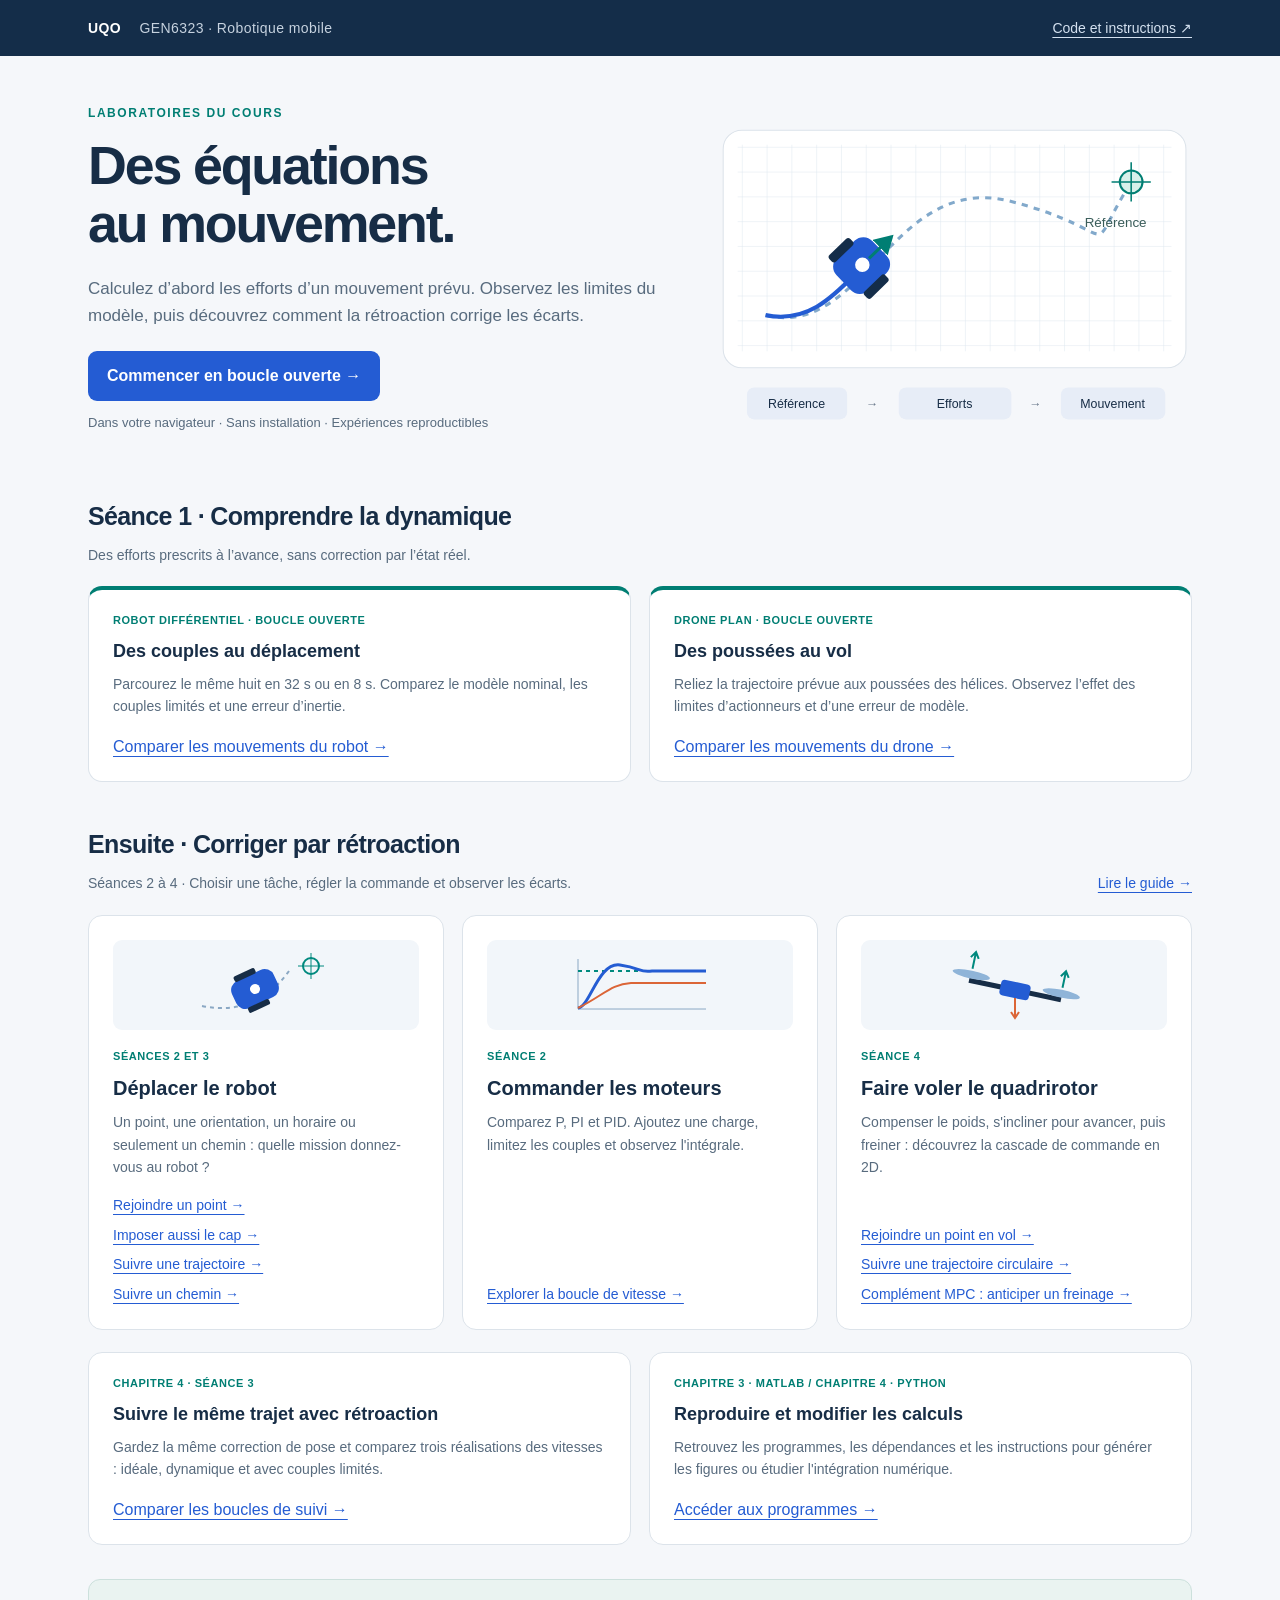
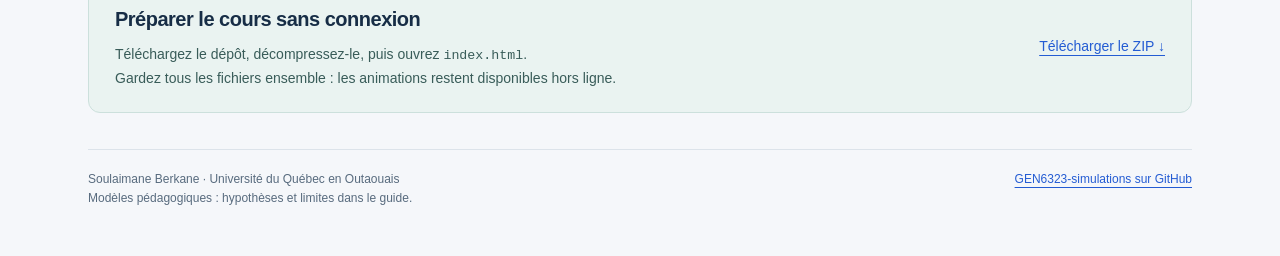
==== commit 08f970d9: "Publier le laboratoire MPC et son accès depuis l'accueil" ====
--- a/index.html
+++ b/index.html
@@ -14,7 +14,7 @@
 <section aria-labelledby="experiences"><div class="sectionhead"><div><h2 id="experiences">Ensuite · Corriger par rétroaction</h2><p>Séances 2 à 4 · Choisir une tâche, régler la commande et observer les écarts.</p></div><a href="chapitre4/interactif/guide.html">Lire le guide →</a></div><div class="grid">
 <article class="card"><div class="icon"><svg viewBox="0 0 155 76" aria-hidden="true"><path d="M13 59Q67 70 100 24" fill="none" stroke="#8ba8c4" stroke-width="2" stroke-dasharray="4 4"/><g transform="translate(66 42) rotate(-25)"><rect x="-23" y="-15" width="46" height="30" rx="10" fill="#245cd3"/><rect x="-15" y="-20" width="23" height="6" rx="2" fill="#172d46"/><rect x="-15" y="14" width="23" height="6" rx="2" fill="#172d46"/><circle r="5" fill="#fff"/></g><circle cx="122" cy="19" r="8" fill="none" stroke="#00897e" stroke-width="2"/><path d="M122 6V32M109 19H135" stroke="#00897e"/></svg></div><span class="tag">Séances 2 et 3</span><h3>Déplacer le robot</h3><p>Un point, une orientation, un horaire ou seulement un chemin : quelle mission donnez-vous au robot ?</p><div class="links"><a href="chapitre4/interactif/index.html#planar">Rejoindre un point →</a><a href="chapitre4/interactif/index.html#planar/pose">Imposer aussi le cap →</a><a href="chapitre4/interactif/index.html#planar/trajectory">Suivre une trajectoire →</a><a href="chapitre4/interactif/index.html#planar/path">Suivre un chemin →</a></div></article>
 <article class="card"><div class="icon"><svg viewBox="0 0 155 76" aria-hidden="true"><path d="M15 12V62H143" fill="none" stroke="#8ba8c4"/><path d="M15 24H143" stroke="#00897e" stroke-width="2" stroke-dasharray="4 4"/><path d="M15 61C27 60 35 15 57 18S76 26 89 24H143" fill="none" stroke="#245cd3" stroke-width="3"/><path d="M15 61C41 48 48 37 68 36H143" fill="none" stroke="#db6537" stroke-width="2"/></svg></div><span class="tag">Séance 2</span><h3>Commander les moteurs</h3><p>Comparez P, PI et PID. Ajoutez une charge, limitez les couples et observez l'intégrale.</p><div class="links"><a href="chapitre4/interactif/index.html#vitesse">Explorer la boucle de vitesse →</a></div></article>
-<article class="card"><div class="icon"><svg viewBox="0 0 155 76" aria-hidden="true"><g transform="translate(78 43) rotate(12)"><path d="M-47 0H47" stroke="#172d46" stroke-width="5"/><rect x="-15" y="-8" width="30" height="16" rx="4" fill="#245cd3"/><ellipse cx="-46" cy="-6" rx="19" ry="4" fill="#8fb4d8"/><ellipse cx="46" cy="-6" rx="19" ry="4" fill="#8fb4d8"/><path d="M-46 -12V-28M46 -12V-28M-50 -23L-46 -29L-42 -23M42 -23L46 -29L50 -23" fill="none" stroke="#00897e" stroke-width="2"/></g><path d="M78 51V70M74 65L78 71L82 65" fill="none" stroke="#db6537" stroke-width="2"/></svg></div><span class="tag">Séance 4</span><h3>Faire voler le quadrirotor</h3><p>Compenser le poids, s'incliner pour avancer, puis freiner : découvrez la cascade de commande en 2D.</p><div class="links"><a href="chapitre4/interactif/index.html#quad">Rejoindre un point en vol →</a><a href="chapitre4/interactif/index.html#quad/trajectory">Suivre une trajectoire circulaire →</a></div></article>
+<article class="card"><div class="icon"><svg viewBox="0 0 155 76" aria-hidden="true"><g transform="translate(78 43) rotate(12)"><path d="M-47 0H47" stroke="#172d46" stroke-width="5"/><rect x="-15" y="-8" width="30" height="16" rx="4" fill="#245cd3"/><ellipse cx="-46" cy="-6" rx="19" ry="4" fill="#8fb4d8"/><ellipse cx="46" cy="-6" rx="19" ry="4" fill="#8fb4d8"/><path d="M-46 -12V-28M46 -12V-28M-50 -23L-46 -29L-42 -23M42 -23L46 -29L50 -23" fill="none" stroke="#00897e" stroke-width="2"/></g><path d="M78 51V70M74 65L78 71L82 65" fill="none" stroke="#db6537" stroke-width="2"/></svg></div><span class="tag">Séance 4</span><h3>Faire voler le quadrirotor</h3><p>Compenser le poids, s'incliner pour avancer, puis freiner : découvrez la cascade de commande en 2D.</p><div class="links"><a href="chapitre4/interactif/index.html#quad">Rejoindre un point en vol →</a><a href="chapitre4/interactif/index.html#quad/trajectory">Suivre une trajectoire circulaire →</a><a href="chapitre4/mpc/index.html">Complément MPC : anticiper un freinage →</a></div></article>
 </div></section>
 <section class="row" aria-label="Autres ressources"><article class="card"><span class="tag">Chapitre 4 · Séance 3</span><h3>Suivre le même trajet avec rétroaction</h3><p>Gardez la même correction de pose et comparez trois réalisations des vitesses : idéale, dynamique et avec couples limités.</p><a href="chapitre4/seance3/chapitre4_simulation.html">Comparer les boucles de suivi →</a></article><article class="card"><span class="tag">Chapitre 3 · MATLAB / Chapitre 4 · Python</span><h3>Reproduire et modifier les calculs</h3><p>Retrouvez les programmes, les dépendances et les instructions pour générer les figures ou étudier l'intégration numérique.</p><a href="https://github.com/sberkane/GEN6323-simulations#reproduire-les-figures-avec-python">Accéder aux programmes →</a></article></section>
 <section class="offline"><div><h2>Préparer le cours sans connexion</h2><p>Téléchargez le dépôt, décompressez-le, puis ouvrez <code>index.html</code>.<br>Gardez tous les fichiers ensemble : les animations restent disponibles hors ligne.</p></div><a href="https://github.com/sberkane/GEN6323-simulations/archive/refs/heads/main.zip">Télécharger le ZIP ↓</a></section>
